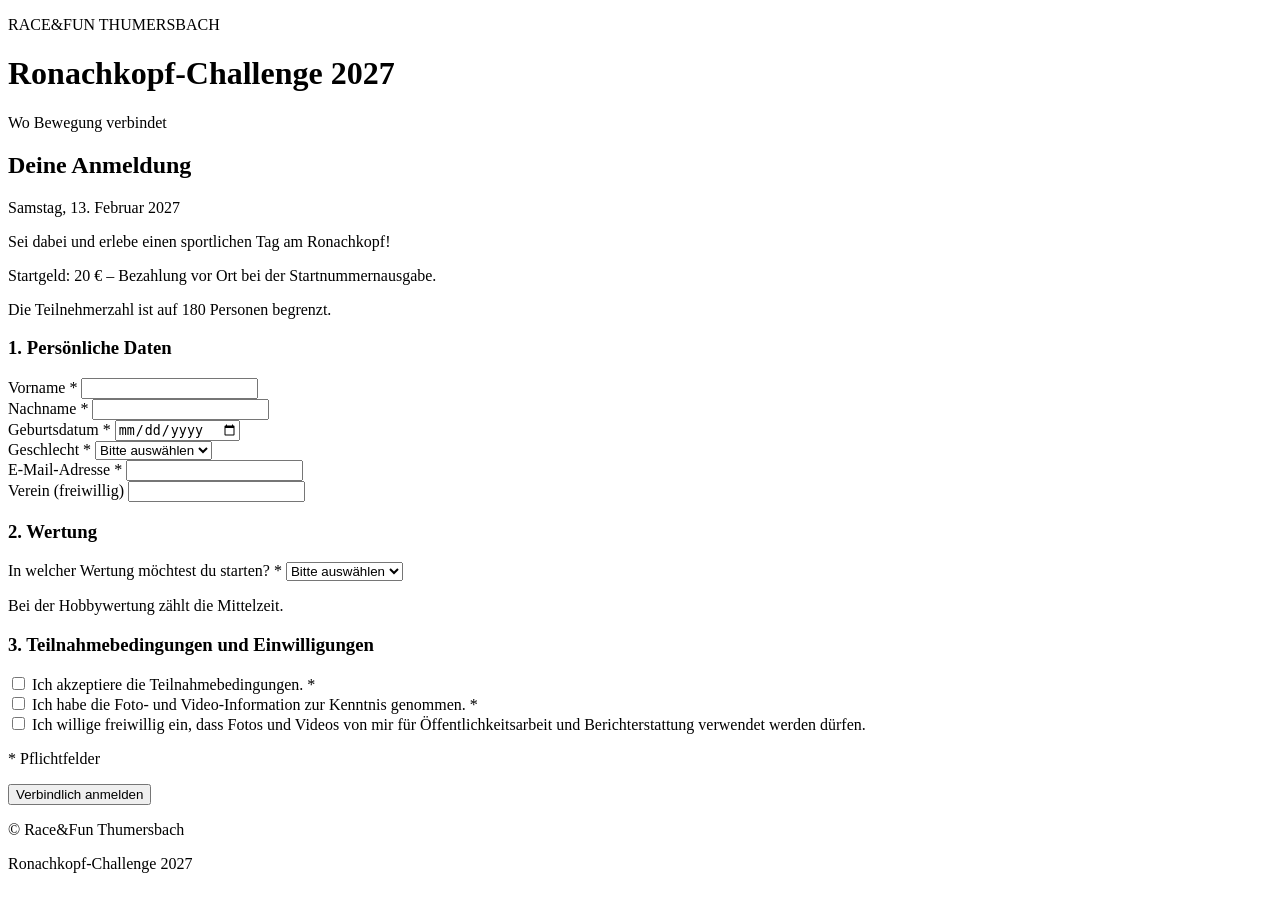
==== anmeldung/index.html @ 63237536 "Anmeldeseite HTML erstellt" ====
<!DOCTYPE html>
<html lang="de">

<head>
    <meta charset="UTF-8">
    <meta name="viewport" content="width=device-width, initial-scale=1.0">

    <title>Anmeldung – Ronachkopf-Challenge 2027</title>

    <!-- Gestaltung der Anmeldeseite -->
    <link rel="stylesheet" href="style.css">
</head>

<body>

    <!-- Kopfbereich mit Vereinsname und Veranstaltung -->
    <header class="seitenkopf">
        <div class="container">
            <p class="vereinsname">RACE&FUN THUMERSBACH</p>
            <h1>Ronachkopf-Challenge 2027</h1>
            <p class="untertitel">Wo Bewegung verbindet</p>
        </div>
    </header>


    <!-- Hauptbereich der Anmeldung -->
    <main class="container">

        <!-- Veranstaltungsinformationen -->
        <section class="info-bereich">
            <h2>Deine Anmeldung</h2>

            <p>
                Samstag, 13. Februar 2027
            </p>

            <p>
                Sei dabei und erlebe einen sportlichen Tag
                am Ronachkopf!
            </p>

            <p class="startgeld-hinweis">
                Startgeld: 20 € – Bezahlung vor Ort bei der Startnummernausgabe.
            </p>

            <p id="plaetze-hinweis" class="plaetze-hinweis">
                Die Teilnehmerzahl ist auf 180 Personen begrenzt.
            </p>
        </section>


        <!-- Das eigentliche Anmeldeformular -->
        <section class="formular-bereich">

            <form id="anmeldeformular">

                <!-- Persönliche Daten -->
                <h3>1. Persönliche Daten</h3>

                <div class="formulargruppe">
                    <label for="vorname">Vorname *</label>
                    <input type="text" id="vorname" name="vorname" required>
                </div>

                <div class="formulargruppe">
                    <label for="nachname">Nachname *</label>
                    <input type="text" id="nachname" name="nachname" required>
                </div>

                <div class="formulargruppe">
                    <label for="geburtsdatum">Geburtsdatum *</label>
                    <input type="date" id="geburtsdatum" name="geburtsdatum" required>
                </div>

                <div class="formulargruppe">
                    <label for="geschlecht">Geschlecht *</label>
                    <select id="geschlecht" name="geschlecht" required>
                        <option value="">Bitte auswählen</option>
                        <option value="Damen">Damen</option>
                        <option value="Herren">Herren</option>
                    </select>
                </div>

                <div class="formulargruppe">
                    <label for="email">E-Mail-Adresse *</label>
                    <input type="email" id="email" name="email" required>
                </div>

                <div class="formulargruppe">
                    <label for="verein">Verein (freiwillig)</label>
                    <input type="text" id="verein" name="verein">
                </div>


                <!-- Auswahl der Wertung -->
                <h3>2. Wertung</h3>

                <div class="formulargruppe">
                    <label for="wertung">In welcher Wertung möchtest du starten? *</label>

                    <select id="wertung" name="wertung" required>
                        <option value="">Bitte auswählen</option>
                        <option value="Sportwertung">Sportwertung</option>
                        <option value="Hobbywertung">Hobbywertung</option>
                    </select>
                </div>

                <p class="kleiner-hinweis">
                    Bei der Hobbywertung zählt die Mittelzeit.
                </p>


                <!-- Hinweise und Einwilligungen -->
                <h3>3. Teilnahmebedingungen und Einwilligungen</h3>

                <div class="checkboxgruppe">
                    <label>
                        <input type="checkbox" id="teilnahmebedingungen" required>
                        Ich akzeptiere die Teilnahmebedingungen. *
                    </label>
                </div>

                <div class="checkboxgruppe">
                    <label>
                        <input type="checkbox" id="fotoInfo" required>
                        Ich habe die Foto- und Video-Information zur Kenntnis genommen. *
                    </label>
                </div>

                <div class="checkboxgruppe">
                    <label>
                        <input type="checkbox" id="fotoEinwilligung">
                        Ich willige freiwillig ein, dass Fotos und Videos von mir
                        für Öffentlichkeitsarbeit und Berichterstattung verwendet werden dürfen.
                    </label>
                </div>

                <!-- Zustimmung für minderjährige Teilnehmer -->
                <div id="elternbereich" class="elternbereich" hidden>

                    <h4>Zustimmung eines Erziehungsberechtigten</h4>

                    <p>
                        Teilnehmer unter 18 Jahren benötigen die Zustimmung
                        eines Erziehungsberechtigten.
                    </p>

                    <div class="checkboxgruppe">
                        <label>
                            <input type="checkbox" id="erziehungsberechtigte">
                            Ich bin Erziehungsberechtigter und stimme der Teilnahme zu. *
                        </label>
                    </div>

                </div>


                <!-- Absenden -->
                <div class="absenden-bereich">

                    <p class="pflichtfeld-hinweis">
                        * Pflichtfelder
                    </p>

                    <button type="submit" id="anmeldebutton">
                        Verbindlich anmelden
                    </button>

                    <p id="rueckmeldung" role="status"></p>

                </div>

            </form>

        </section>

    </main>


    <!-- Fußbereich -->
    <footer class="seitenfuss">
        <p>© Race&Fun Thumersbach</p>
        <p>Ronachkopf-Challenge 2027</p>
    </footer>


    <!-- Funktionen der Anmeldung -->
    <script src="script.js"></script>

</body>
</html>
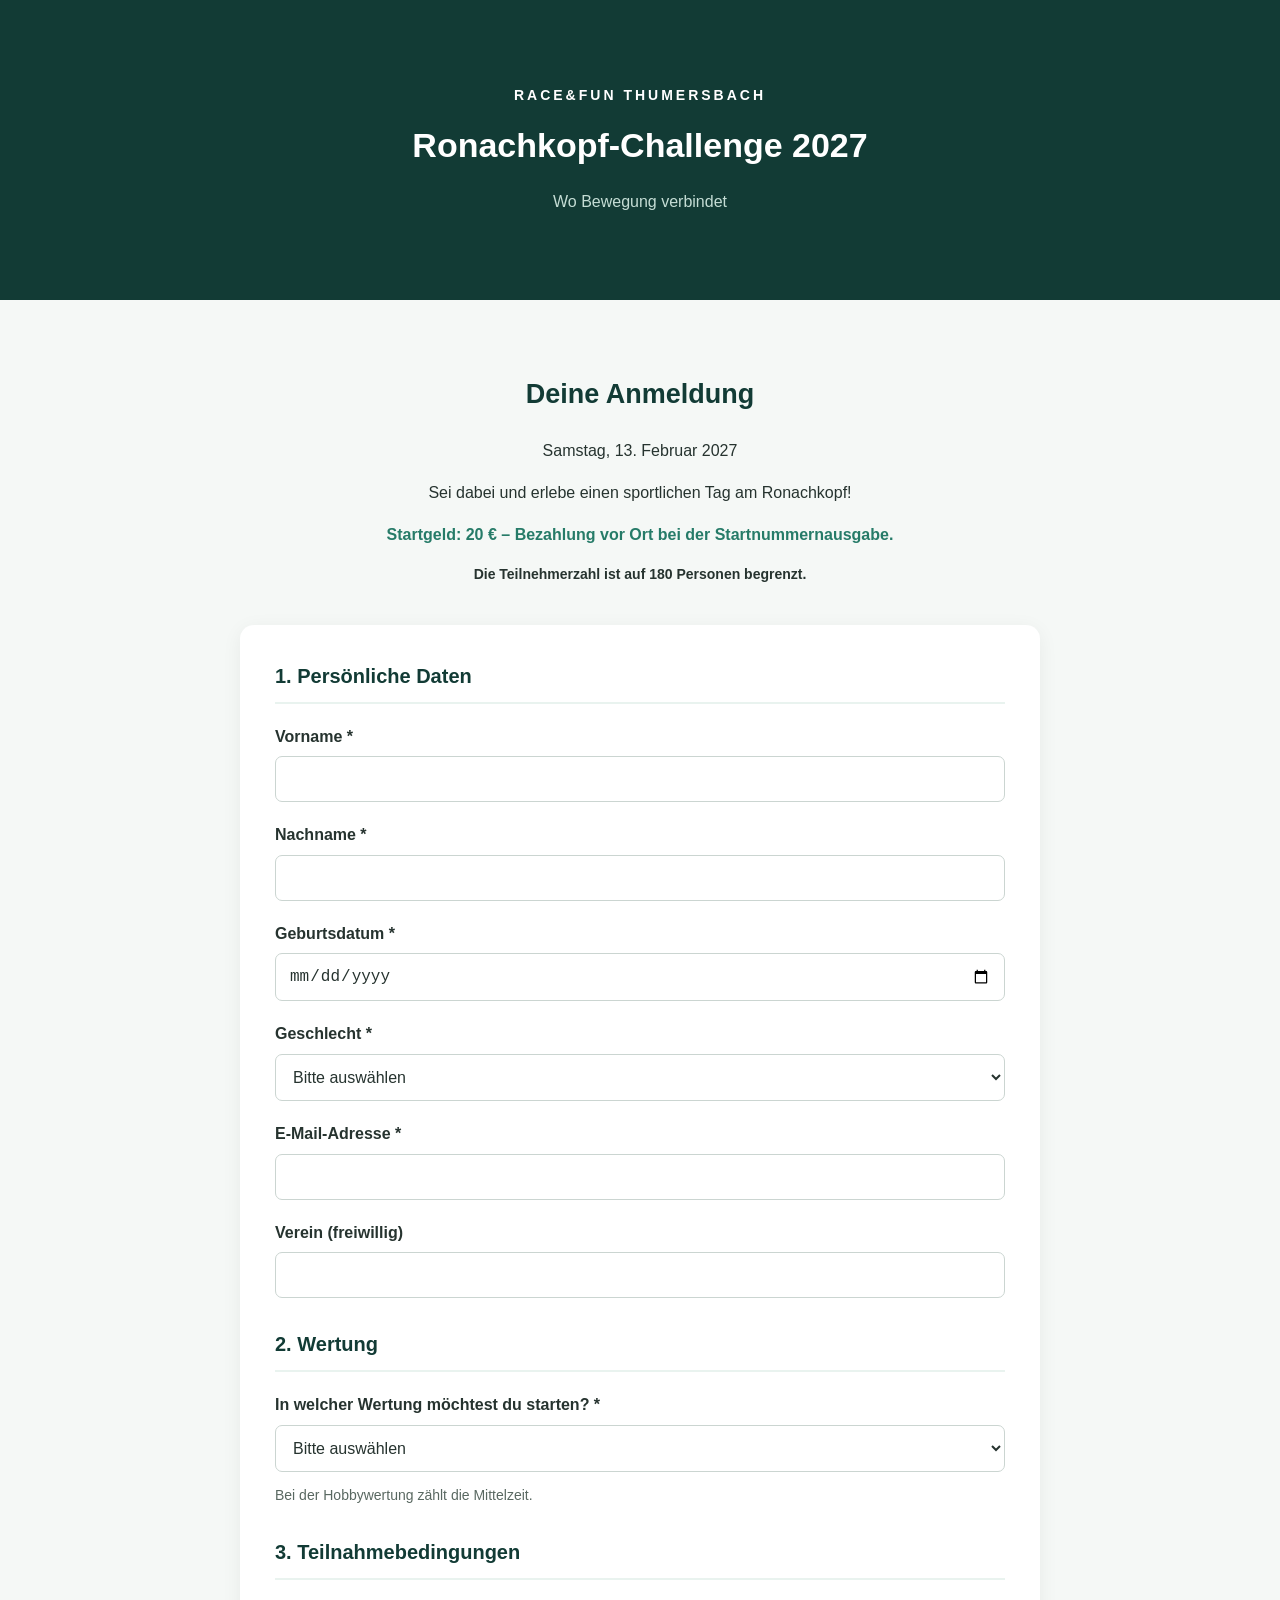
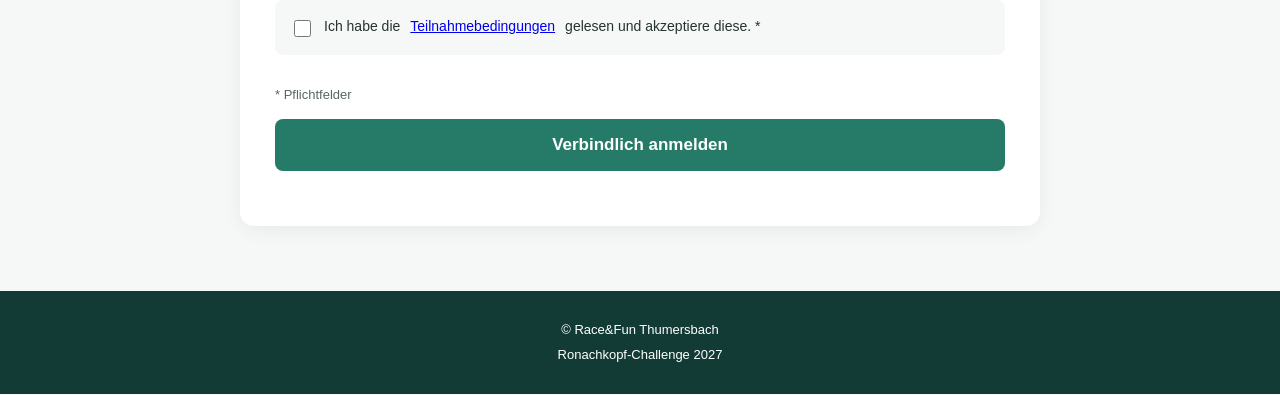
==== commit 857c9ac5: "Update index.html" ====
--- a/anmeldung/index.html
+++ b/anmeldung/index.html
@@ -110,49 +110,39 @@
                 </p>
 
 
-                <!-- Hinweise und Einwilligungen -->
-                <h3>3. Teilnahmebedingungen und Einwilligungen</h3>
+<!-- Teilnahmebedingungen -->
+<h3>3. Teilnahmebedingungen</h3>
 
-                <div class="checkboxgruppe">
-                    <label>
-                        <input type="checkbox" id="teilnahmebedingungen" required>
-                        Ich akzeptiere die Teilnahmebedingungen. *
-                    </label>
-                </div>
+<div class="checkboxgruppe">
+    <label>
+        <input type="checkbox" id="teilnahmebedingungen" required>
+        Ich habe die
+        <a href="teilnahmebedingungen.html" target="_blank">
+            Teilnahmebedingungen
+        </a>
+        gelesen und akzeptiere diese. *
+    </label>
+</div>
 
-                <div class="checkboxgruppe">
-                    <label>
-                        <input type="checkbox" id="fotoInfo" required>
-                        Ich habe die Foto- und Video-Information zur Kenntnis genommen. *
-                    </label>
-                </div>
 
-                <div class="checkboxgruppe">
-                    <label>
-                        <input type="checkbox" id="fotoEinwilligung">
-                        Ich willige freiwillig ein, dass Fotos und Videos von mir
-                        für Öffentlichkeitsarbeit und Berichterstattung verwendet werden dürfen.
-                    </label>
-                </div>
+<!-- Zustimmung für minderjährige Teilnehmer -->
+<div id="elternbereich" class="elternbereich" hidden>
 
-                <!-- Zustimmung für minderjährige Teilnehmer -->
-                <div id="elternbereich" class="elternbereich" hidden>
+    <h4>Zustimmung eines Erziehungsberechtigten</h4>
 
-                    <h4>Zustimmung eines Erziehungsberechtigten</h4>
+    <p>
+        Teilnehmer unter 18 Jahren benötigen die Zustimmung
+        eines Erziehungsberechtigten.
+    </p>
 
-                    <p>
-                        Teilnehmer unter 18 Jahren benötigen die Zustimmung
-                        eines Erziehungsberechtigten.
-                    </p>
+    <div class="checkboxgruppe">
+        <label>
+            <input type="checkbox" id="erziehungsberechtigte">
+            Ich bin Erziehungsberechtigter und stimme der Teilnahme zu. *
+        </label>
+    </div>
 
-                    <div class="checkboxgruppe">
-                        <label>
-                            <input type="checkbox" id="erziehungsberechtigte">
-                            Ich bin Erziehungsberechtigter und stimme der Teilnahme zu. *
-                        </label>
-                    </div>
-
-                </div>
+</div>
 
 
                 <!-- Absenden -->
--- a/anmeldung/style.css
+++ b/anmeldung/style.css
@@ -0,0 +1,285 @@
+/* =========================================
+   RACE&FUN THUMERSBACH
+   ANMELDESEITE – RONACHKOPF-CHALLENGE 2027
+   ========================================= */
+
+
+/* 1. FARBEN – HIER KANNST DU SPÄTER ÄNDERN */
+
+:root {
+    --farbe-dunkel: #123b35;
+    --farbe-gruen: #267b68;
+    --farbe-hell: #e9f3ef;
+    --farbe-hintergrund: #f5f8f6;
+    --farbe-text: #26332f;
+    --farbe-weiss: #ffffff;
+    --farbe-rot: #b42318;
+}
+
+
+/* 2. GRUNDEINSTELLUNGEN */
+
+* {
+    box-sizing: border-box;
+}
+
+body {
+    margin: 0;
+    font-family: Arial, Helvetica, sans-serif;
+    background: var(--farbe-hintergrund);
+    color: var(--farbe-text);
+    line-height: 1.6;
+}
+
+
+/* 3. ALLGEMEINE SEITENBREITE */
+
+.container {
+    width: 100%;
+    max-width: 850px;
+    margin: 0 auto;
+    padding: 25px;
+}
+
+
+/* 4. KOPFBEREICH */
+
+.seitenkopf {
+    background: var(--farbe-dunkel);
+    color: var(--farbe-weiss);
+    text-align: center;
+    padding: 45px 20px;
+}
+
+.vereinsname {
+    font-size: 14px;
+    letter-spacing: 3px;
+    font-weight: bold;
+    margin-bottom: 12px;
+}
+
+.seitenkopf h1 {
+    font-size: 34px;
+    margin: 10px 0;
+}
+
+.untertitel {
+    color: #c5ddd5;
+    font-size: 16px;
+}
+
+
+/* 5. VERANSTALTUNGSINFORMATIONEN */
+
+.info-bereich {
+    text-align: center;
+    padding: 25px 10px;
+}
+
+.info-bereich h2 {
+    color: var(--farbe-dunkel);
+    font-size: 27px;
+}
+
+.startgeld-hinweis {
+    font-weight: bold;
+    color: var(--farbe-gruen);
+}
+
+.plaetze-hinweis {
+    font-size: 14px;
+    font-weight: bold;
+}
+
+
+/* 6. FORMULAR-KARTE */
+
+.formular-bereich {
+    background: var(--farbe-weiss);
+    padding: 35px;
+    border-radius: 14px;
+    box-shadow: 0 4px 20px rgba(0, 0, 0, 0.06);
+    margin-bottom: 40px;
+}
+
+.formular-bereich h3 {
+    color: var(--farbe-dunkel);
+    font-size: 20px;
+    margin-top: 30px;
+    margin-bottom: 20px;
+    padding-bottom: 10px;
+    border-bottom: 2px solid var(--farbe-hell);
+}
+
+.formular-bereich h3:first-child {
+    margin-top: 0;
+}
+
+
+/* 7. EINGABEFELDER */
+
+.formulargruppe {
+    margin-bottom: 20px;
+}
+
+.formulargruppe label {
+    display: block;
+    font-weight: bold;
+    margin-bottom: 7px;
+}
+
+.formulargruppe input,
+.formulargruppe select {
+    width: 100%;
+    padding: 13px;
+    border: 1px solid #cbd5d1;
+    border-radius: 7px;
+    font-size: 16px;
+    background: var(--farbe-weiss);
+    color: var(--farbe-text);
+}
+
+.formulargruppe input:focus,
+.formulargruppe select:focus {
+    outline: 2px solid var(--farbe-gruen);
+    border-color: var(--farbe-gruen);
+}
+
+
+/* 8. HINWEISTEXTE */
+
+.kleiner-hinweis {
+    font-size: 14px;
+    color: #596861;
+    margin-top: -8px;
+}
+
+
+/* 9. CHECKBOXEN UND EINWILLIGUNGEN */
+
+.checkboxgruppe {
+    margin: 18px 0;
+    padding: 15px;
+    background: var(--farbe-hintergrund);
+    border-radius: 8px;
+}
+
+.checkboxgruppe label {
+    display: flex;
+    align-items: flex-start;
+    gap: 10px;
+    font-size: 14px;
+    cursor: pointer;
+}
+
+.checkboxgruppe input {
+    margin-top: 5px;
+    flex-shrink: 0;
+    width: 17px;
+    height: 17px;
+    accent-color: var(--farbe-gruen);
+}
+
+.elternbereich {
+    margin-top: 25px;
+    padding: 20px;
+    border: 1px solid var(--farbe-gruen);
+    border-radius: 8px;
+    background: var(--farbe-hell);
+}
+
+.elternbereich h4 {
+    color: var(--farbe-dunkel);
+    margin-top: 0;
+}
+
+
+/* 10. ABSENDEN-BEREICH */
+
+.absenden-bereich {
+    margin-top: 30px;
+}
+
+.pflichtfeld-hinweis {
+    font-size: 13px;
+    color: #596861;
+}
+
+button {
+    width: 100%;
+    padding: 16px;
+    background: var(--farbe-gruen);
+    color: var(--farbe-weiss);
+    border: none;
+    border-radius: 8px;
+    font-size: 17px;
+    font-weight: bold;
+    cursor: pointer;
+    transition: background 0.2s;
+}
+
+button:hover {
+    background: var(--farbe-dunkel);
+}
+
+button:disabled {
+    opacity: 0.6;
+    cursor: not-allowed;
+}
+
+
+/* 11. RÜCKMELDUNGEN */
+
+#rueckmeldung {
+    margin-top: 20px;
+    font-weight: bold;
+}
+
+#rueckmeldung.erfolg {
+    color: var(--farbe-gruen);
+}
+
+#rueckmeldung.fehler {
+    color: var(--farbe-rot);
+}
+
+
+/* 12. FUSSBEREICH */
+
+.seitenfuss {
+    background: var(--farbe-dunkel);
+    color: var(--farbe-weiss);
+    text-align: center;
+    padding: 25px 15px;
+    font-size: 13px;
+}
+
+.seitenfuss p {
+    margin: 4px;
+}
+
+
+/* 13. DARSTELLUNG AUF HANDYS */
+
+@media (max-width: 600px) {
+
+    .seitenkopf {
+        padding: 35px 15px;
+    }
+
+    .seitenkopf h1 {
+        font-size: 26px;
+    }
+
+    .container {
+        padding: 15px;
+    }
+
+    .formular-bereich {
+        padding: 22px 18px;
+    }
+
+    .info-bereich h2 {
+        font-size: 23px;
+    }
+}
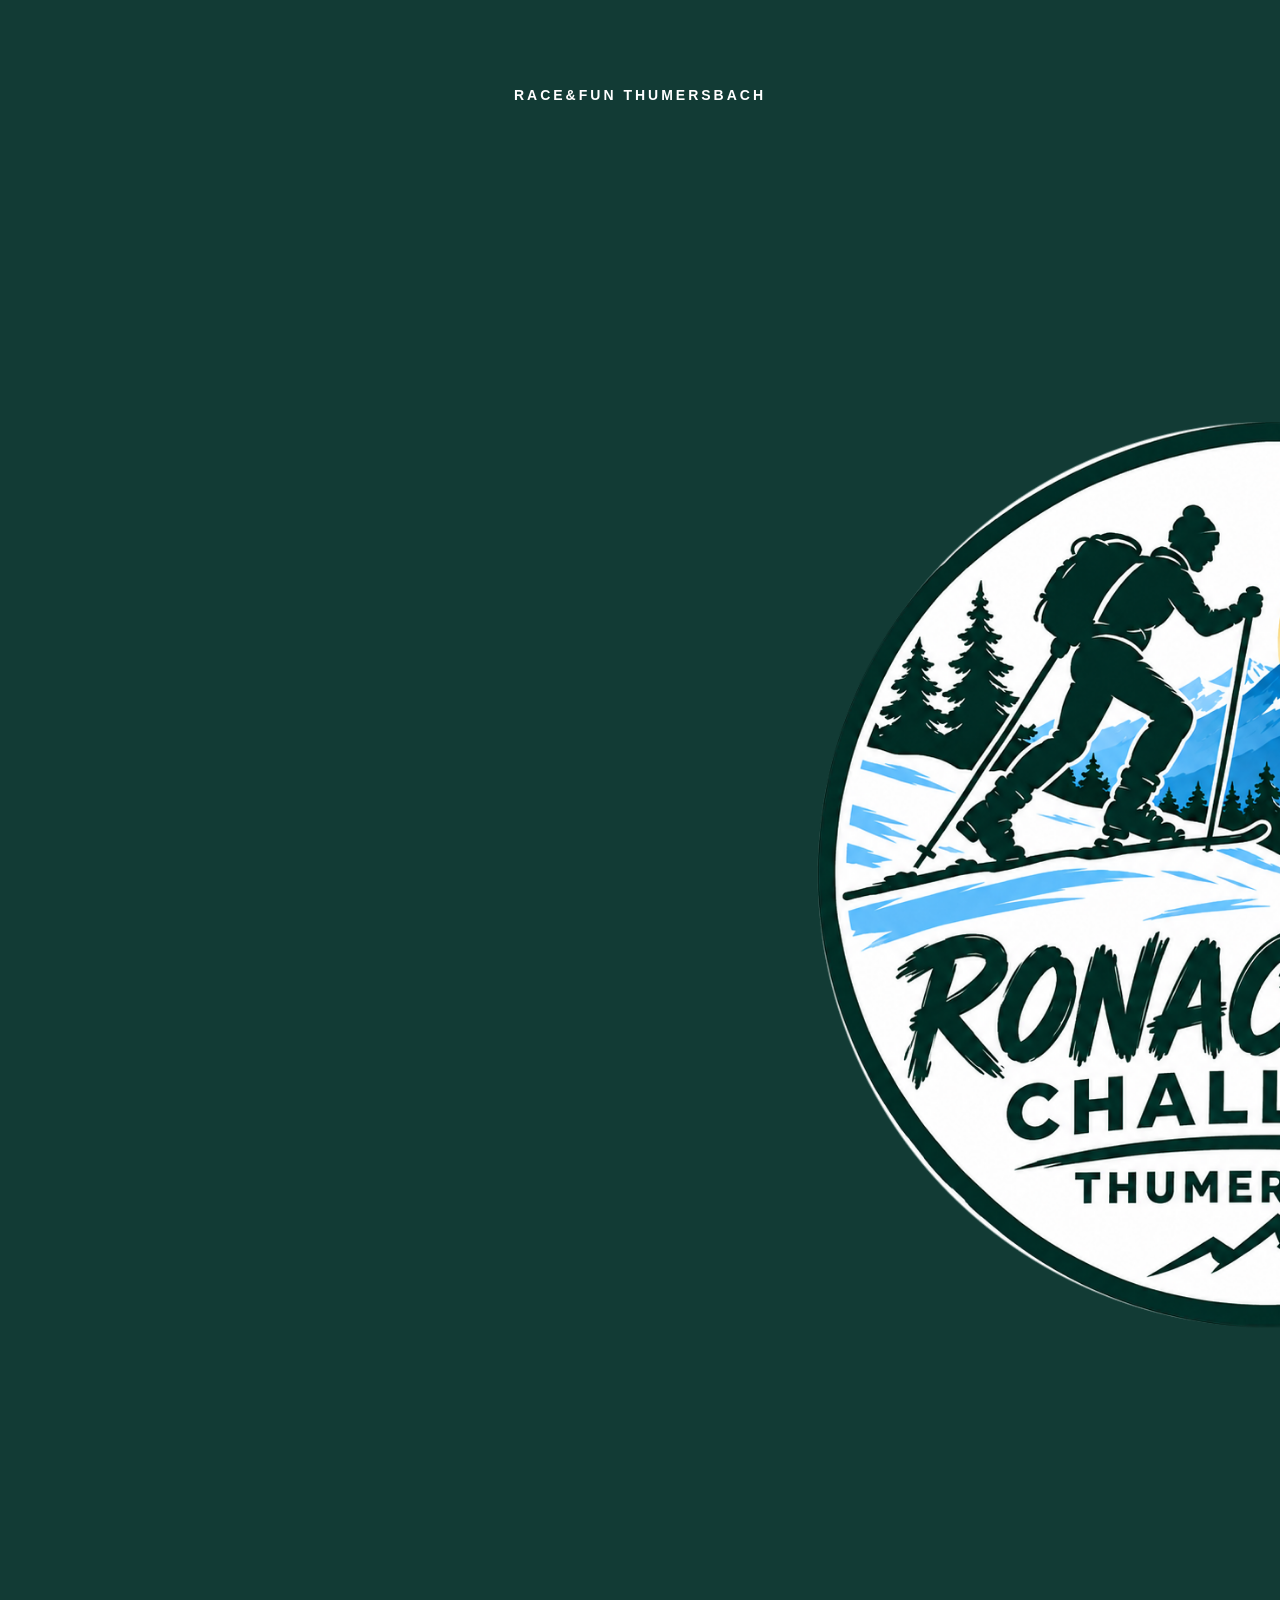
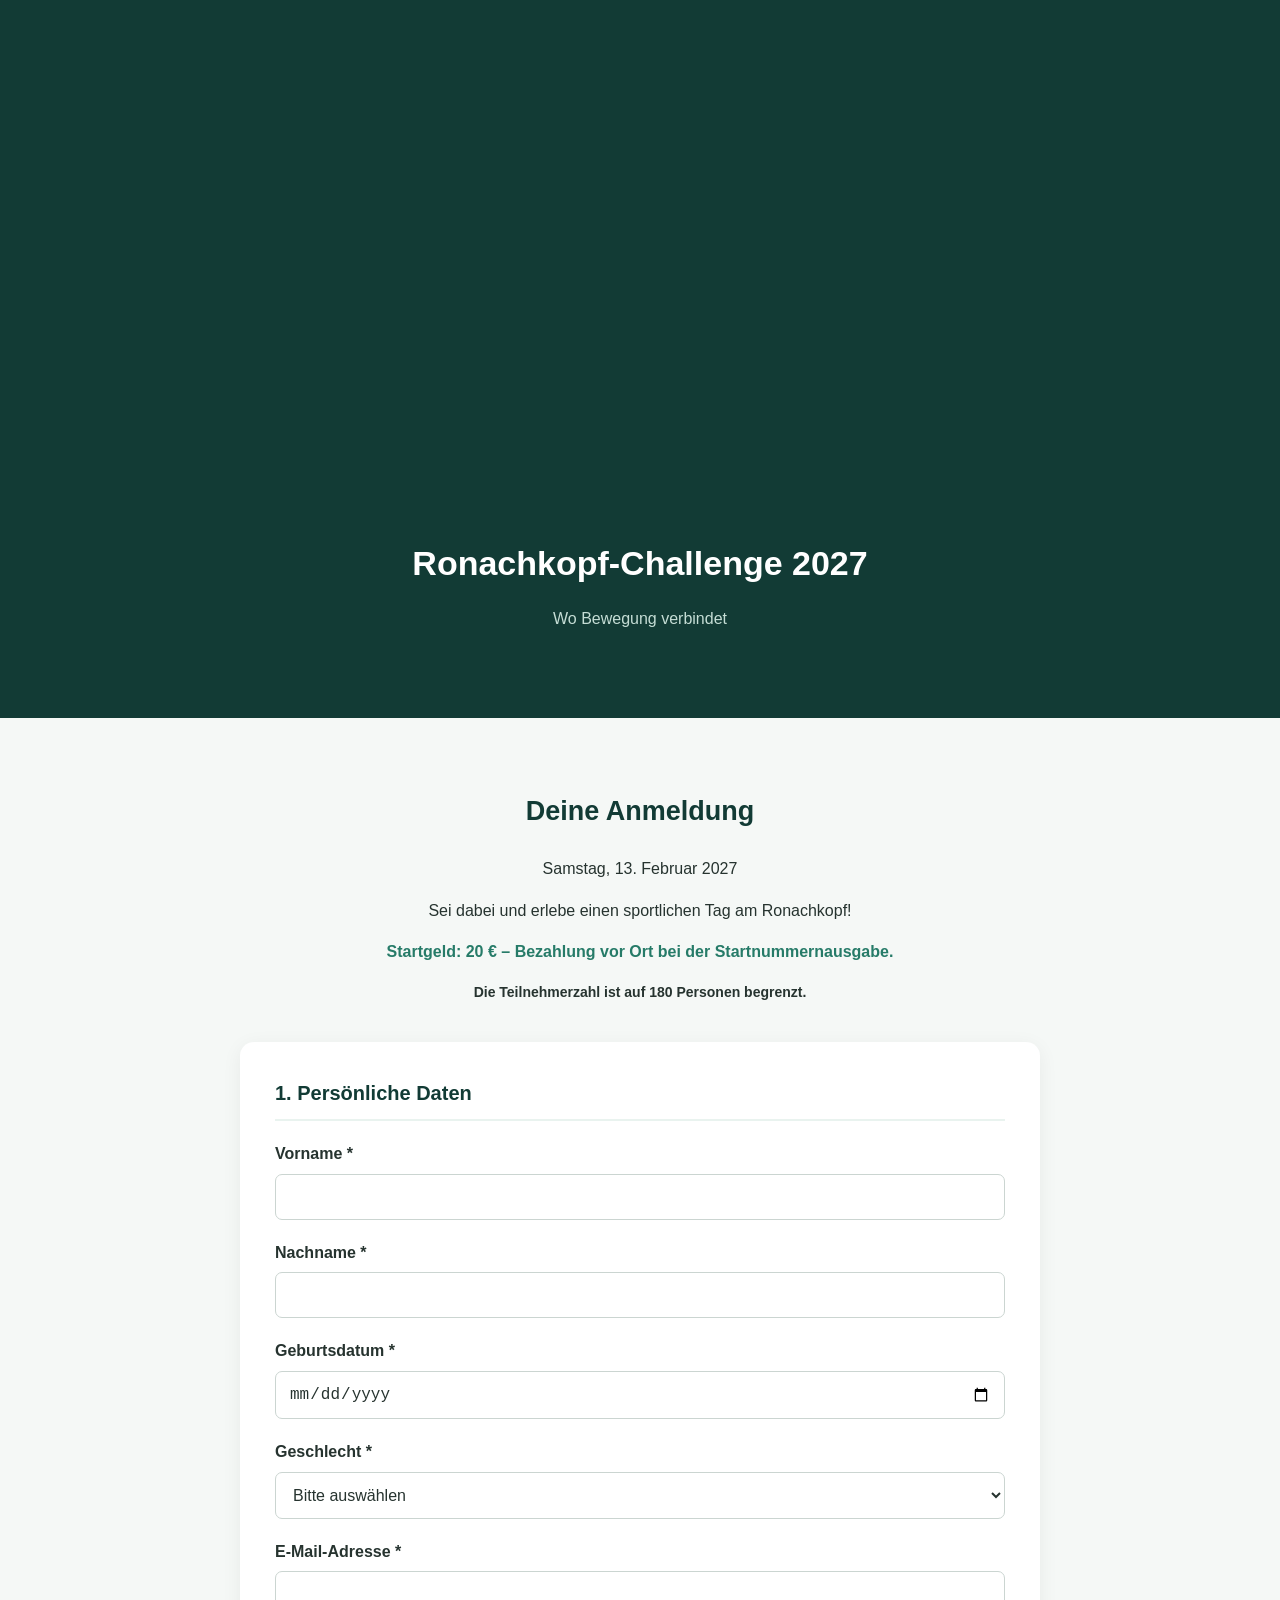
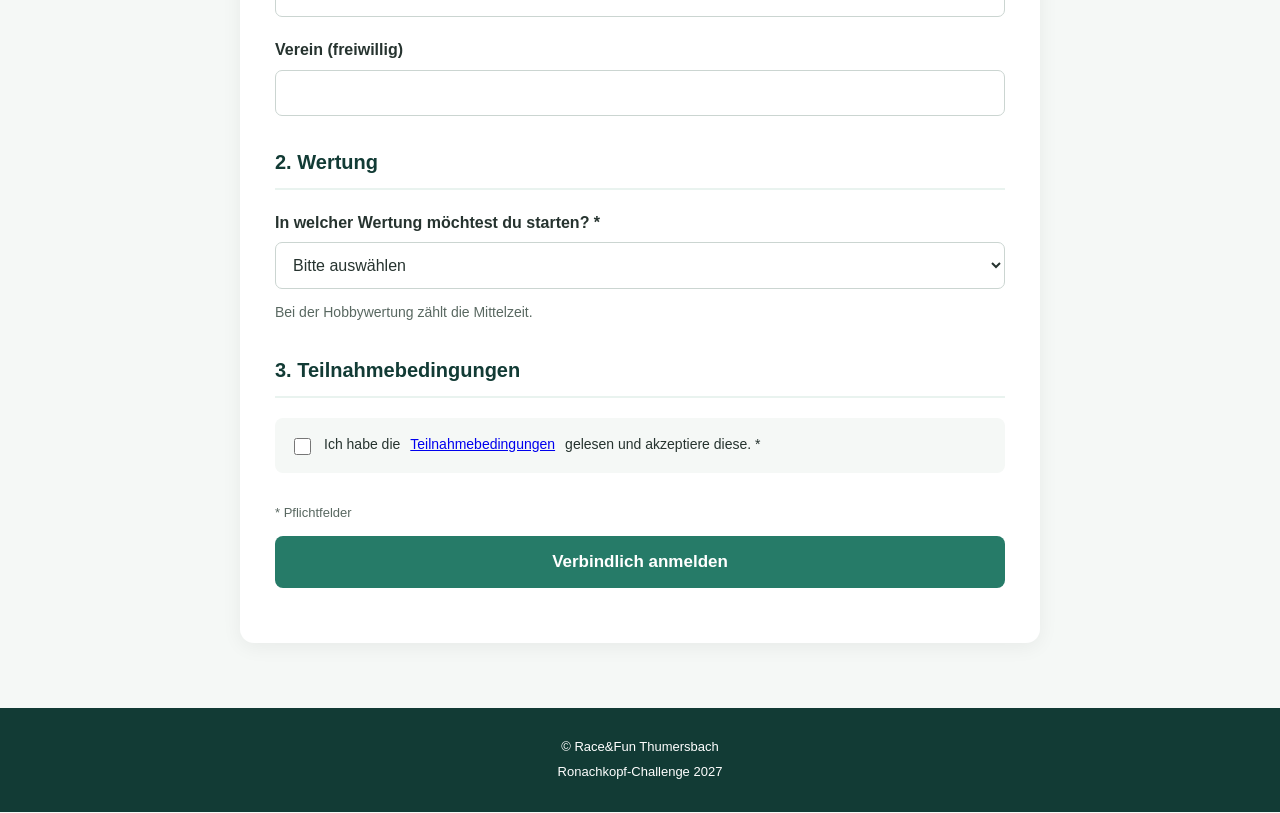
==== commit 208a6800: "Ronachkopf-Logo auf Anmeldeseite einfügen" ====
--- a/anmeldung/index.html
+++ b/anmeldung/index.html
@@ -17,6 +17,7 @@
     <header class="seitenkopf">
         <div class="container">
             <p class="vereinsname">RACE&FUN THUMERSBACH</p>
+            <img class="veranstaltungslogo" src="../images/Ronachkopf.png" alt="Ronachkopf Challenge Logo">
             <h1>Ronachkopf-Challenge 2027</h1>
             <p class="untertitel">Wo Bewegung verbindet</p>
         </div>
--- a/anmeldung/style.css
+++ b/anmeldung/style.css
@@ -170,6 +170,15 @@
     gap: 10px;
     font-size: 14px;
     cursor: pointer;
+    flex-wrap: wrap;
+}
+
+.checkboxgruppe label input {
+    flex: 0 0 17px;
+}
+
+.checkboxgruppe label a {
+    display: inline;
 }
 
 .checkboxgruppe input {
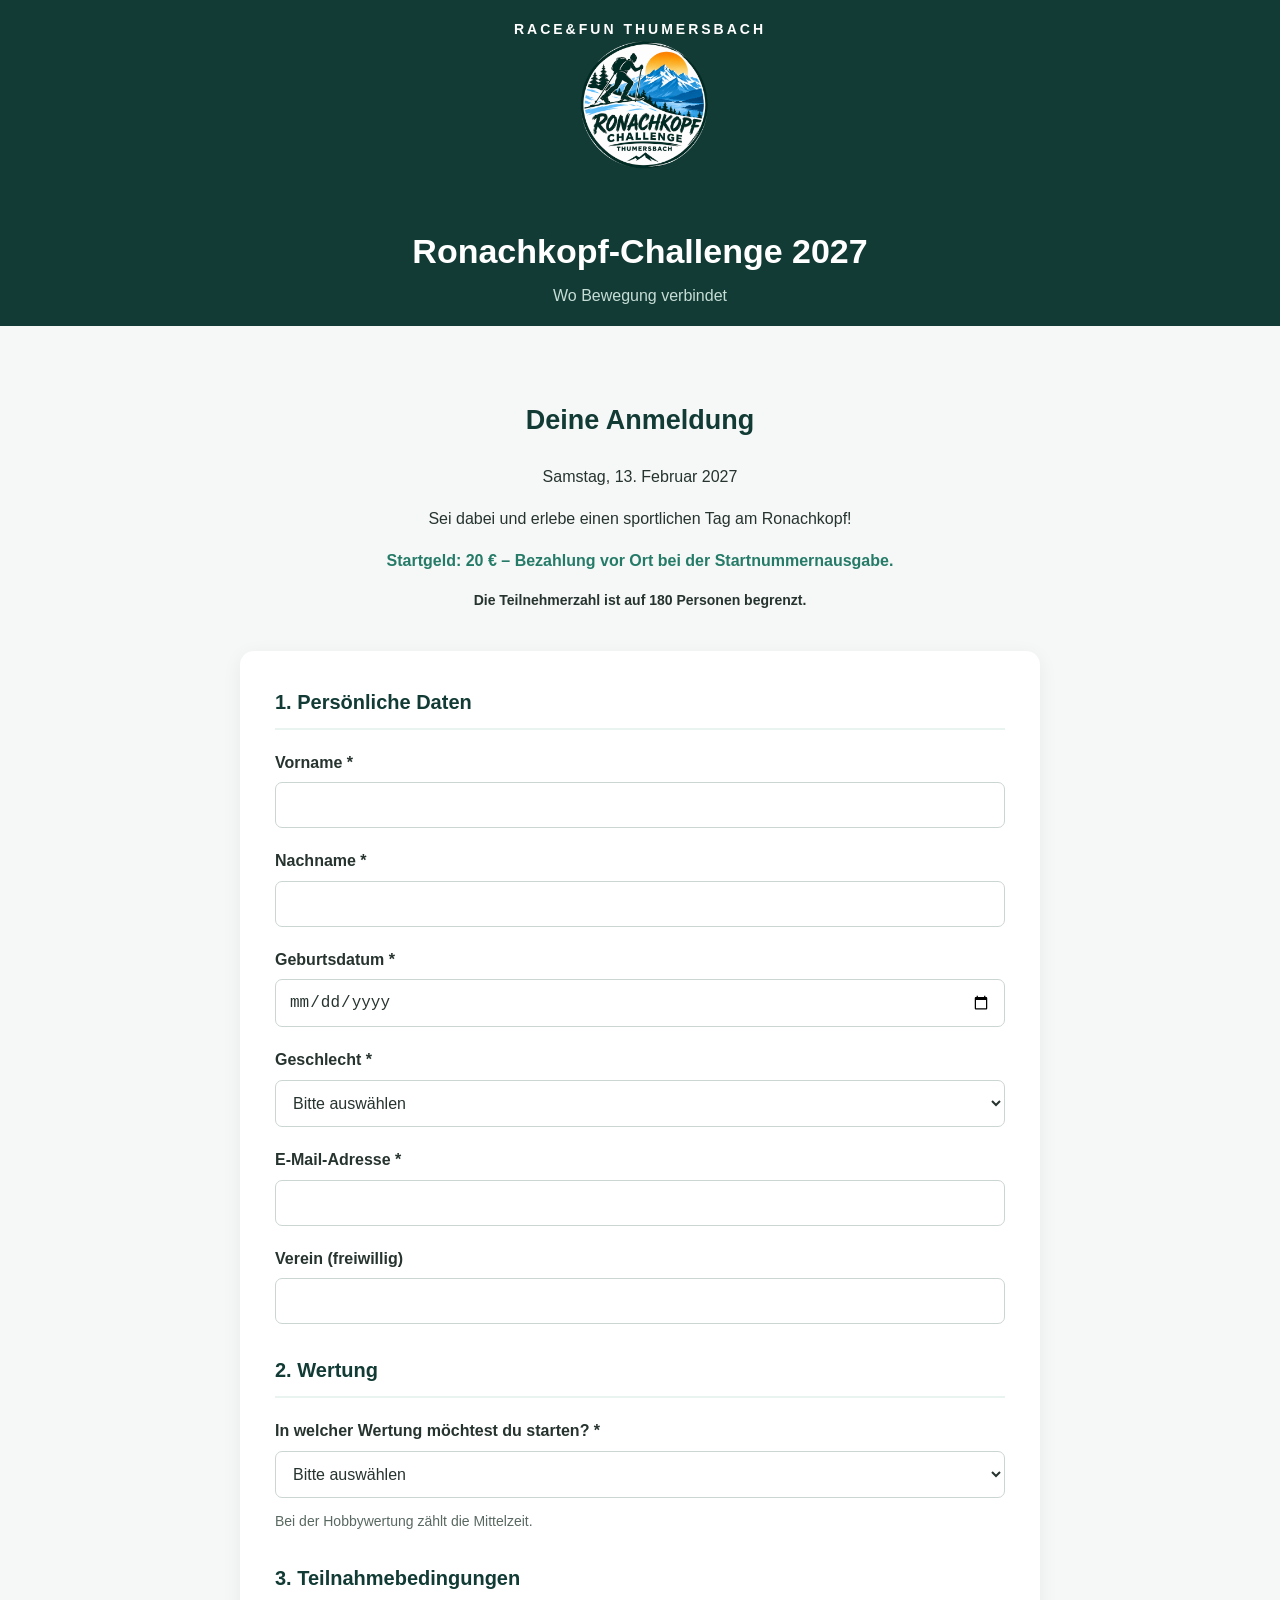
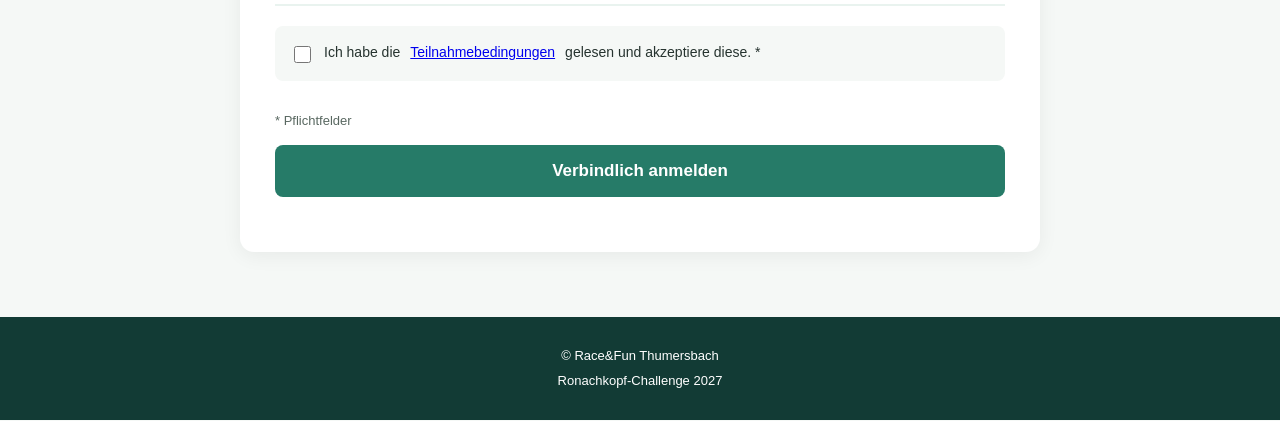
==== commit e1163c81: "Use background logo element on registration page" ====
--- a/anmeldung/index.html
+++ b/anmeldung/index.html
@@ -17,7 +17,7 @@
     <header class="seitenkopf">
         <div class="container">
             <p class="vereinsname">RACE&FUN THUMERSBACH</p>
-            <img class="veranstaltungslogo" src="../images/Ronachkopf.png" alt="Ronachkopf Challenge Logo">
+            <div class="veranstaltungslogo" role="img" aria-label="Ronachkopf Challenge Logo"></div>
             <h1>Ronachkopf-Challenge 2027</h1>
             <p class="untertitel">Wo Bewegung verbindet</p>
         </div>
--- a/anmeldung/style.css
+++ b/anmeldung/style.css
@@ -48,24 +48,40 @@
     background: var(--farbe-dunkel);
     color: var(--farbe-weiss);
     text-align: center;
-    padding: 45px 20px;
+    padding: 18px 15px;
+}
+
+.seitenkopf .container {
+    padding: 0;
+}
+
+.veranstaltungslogo {
+    display: block;
+    width: 100%;
+    height: 220px;
+    background-image: url("../images/Ronachkopf.png");
+    background-repeat: no-repeat;
+    background-size: auto 280px;
+    background-position: center;
+    margin: -15px auto -25px;
 }
 
 .vereinsname {
     font-size: 14px;
     letter-spacing: 3px;
     font-weight: bold;
-    margin-bottom: 12px;
+    margin: 0 0 4px;
 }
 
 .seitenkopf h1 {
     font-size: 34px;
-    margin: 10px 0;
+    margin: 0 0 4px;
 }
 
 .untertitel {
     color: #c5ddd5;
     font-size: 16px;
+    margin: 2px 0 0;
 }
 
 
@@ -273,7 +289,7 @@
 @media (max-width: 600px) {
 
     .seitenkopf {
-        padding: 35px 15px;
+        padding: 16px 15px;
     }
 
     .seitenkopf h1 {
